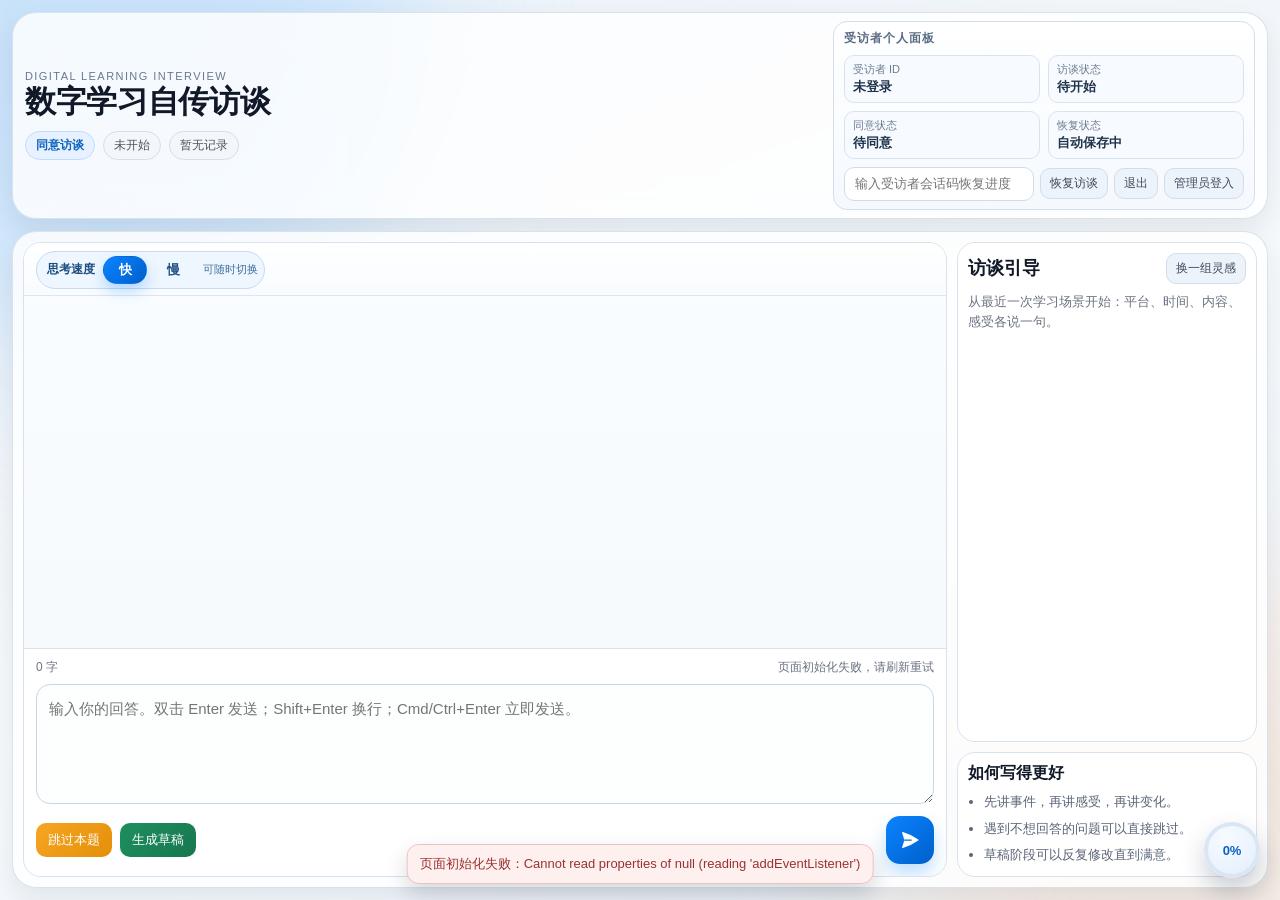
==== static/participant.html @ 6e4b5a06 "chore(single-track): unify current app flow and keep original participant UX" ====
<!DOCTYPE html>
<html lang="zh-CN">
<head>
    <meta charset="UTF-8" />
    <meta name="viewport" content="width=device-width, initial-scale=1.0" />
    <title>数字学习自传访谈</title>
    <link rel="stylesheet" href="/static/participant.css" />
</head>
<body>
<div class="orb orb-a"></div>
<div class="orb orb-b"></div>
<canvas id="celebrateCanvas" aria-hidden="true"></canvas>

<div class="app-shell" id="appShell">
    <header class="topbar glass">
        <div class="topbar-main">
            <p class="kicker">Digital Learning Interview</p>
            <h1>数字学习自传访谈</h1>
            <div class="meta-row">
                <span class="pill pill-stage" id="stageBadge" data-stage="consent_pending">同意访谈</span>
                <span class="pill" id="tokenBadge">未开始</span>
                <span class="pill" id="statsBadge">暂无记录</span>
            </div>
        </div>
        <div class="topbar-actions">
            <section class="participant-panel" aria-label="受访者个人面板">
                <p class="participant-title">受访者个人面板</p>
                <div class="participant-grid">
                    <div class="participant-item">
                        <span>受访者 ID</span>
                        <strong id="participantId">未登录</strong>
                    </div>
                    <div class="participant-item">
                        <span>访谈状态</span>
                        <strong id="participantStageState">待开始</strong>
                    </div>
                    <div class="participant-item">
                        <span>同意状态</span>
                        <strong id="participantConsentState">待同意</strong>
                    </div>
                    <div class="participant-item">
                        <span>恢复状态</span>
                        <strong id="participantResumeState">自动保存中</strong>
                    </div>
                </div>
                <div class="participant-auth">
                    <input
                        class="field participant-token-input"
                        id="participantTokenInput"
                        type="text"
                        autocomplete="off"
                        placeholder="输入受访者会话码恢复进度"
                    />
                    <button class="btn btn-plain small" id="participantLoginBtn" type="button">恢复访谈</button>
                    <button class="btn btn-plain small" id="participantLogoutBtn" type="button">退出</button>
                    <button class="btn btn-plain small" id="adminEntryBtn" type="button">管理员登入</button>
                </div>
            </section>
        </div>
    </header>

    <section class="workspace glass">
        <main class="dialog-main">
            <div class="dialog-toolbar">
                <div class="speed-card" aria-label="思考速度控制">
                    <span class="speed-label">思考速度</span>
                    <div class="speed-toggle" role="group" aria-label="思考速度">
                        <button class="speed-btn active" id="speedFastBtn" type="button">快</button>
                        <button class="speed-btn" id="speedSlowBtn" type="button">慢</button>
                    </div>
                    <span class="speed-hint" id="speedHint">可随时切换</span>
                </div>
            </div>
            <div class="messages" id="messages"></div>
            <div class="composer">
                <div class="composer-top">
                    <span id="wordCounter">0 字</span>
                    <div class="composer-top-actions">
                        <span id="statusLine">准备开始</span>
                        <button class="btn btn-primary small hidden" id="advanceStageBtn">进入下一阶段</button>
                    </div>
                </div>
                <textarea id="userInput" placeholder="输入你的回答。双击 Enter 发送；Shift+Enter 换行；Cmd/Ctrl+Enter 立即发送。"></textarea>
                <div class="composer-actions">
                    <button class="btn btn-warning" id="skipBtn">跳过本题</button>
                    <button class="btn btn-secondary" id="finalizeBtn">生成草稿</button>
                    <div class="review-actions" id="reviewActions">
                        <button class="btn btn-plain" id="viewDraftBtn">查看草稿</button>
                        <button class="btn btn-plain" id="reviseDraftTriggerBtn">继续修改</button>
                        <button class="btn btn-primary" id="approveFinalBtn">确认定稿</button>
                    </div>
                    <button class="send-btn" id="sendBtn" title="发送">
                        <svg xmlns="http://www.w3.org/2000/svg" viewBox="0 0 24 24" width="20" height="20" fill="currentColor">
                            <path d="M3.478 2.405a.75.75 0 00-.926.94l2.432 7.905H13.5a.75.75 0 010 1.5H4.984l-2.432 7.905a.75.75 0 00.926.94 60.519 60.519 0 0018.445-8.986.75.75 0 000-1.218A60.517 60.517 0 003.478 2.405z"/>
                        </svg>
                    </button>
                </div>
            </div>
        </main>

        <aside class="assist-side">
            <section class="guide-card">
                <div class="guide-head">
                    <h2 id="guideTitle">访谈引导</h2>
                    <button class="btn btn-plain small" id="shuffleSparkBtn">换一组灵感</button>
                </div>
                <p id="guideDesc">从最近一次学习场景开始：平台、时间、内容、感受各说一句。</p>
                <div class="chip-col" id="quickChips"></div>
            </section>

            <section class="tips-card">
                <h3>如何写得更好</h3>
                <ul>
                    <li>先讲事件，再讲感受，再讲变化。</li>
                    <li>遇到不想回答的问题可以直接跳过。</li>
                    <li>草稿阶段可以反复修改直到满意。</li>
                </ul>
            </section>
        </aside>
    </section>
</div>

<button class="progress-fab" id="progressFab" type="button" title="查看访谈进度">
    <span class="fab-pct" id="progressFabPct">0%</span>
</button>

<section class="progress-panel glass" id="progressPanel">
    <div class="progress-head">
        <div>
            <p class="progress-kicker">Your progress</p>
            <p class="progress-percent"><span id="progressPercent">0%</span> to complete</p>
        </div>
        <p class="progress-eta">⏱ <span id="progressEta">45 min</span></p>
    </div>
    <p class="progress-stage-hint" id="progressStageHint">当前步骤：同意访谈。</p>
    <p class="progress-stage-eta" id="progressStageEta">本阶段预计还需：1-2 min</p>
    <div class="progress-rail-wrap" id="progressRailWrap">
        <div class="progress-rail">
            <div class="progress-fill" id="progressFill"></div>
            <div class="progress-track" id="progressTrack"></div>
        </div>
        <div class="progress-bubble" id="progressBubble">同意访谈</div>
    </div>
</section>

<div class="onboarding-overlay" id="onboardingOverlay">
    <div class="onboarding-modal">
        <p class="modal-kicker">Welcome</p>
        <h2>开始之前，先确认参与方式</h2>
        <p>本访谈用于研究写作，系统会匿名化处理。你可拒答、跳过、中途退出或后续修改。</p>
        <ol>
            <li>确认同意（自动创建受访者会话）</li>
            <li>开始分阶段访谈（支持跳过与补充）</li>
            <li>进入全屏访谈，不再占用页面额外空间</li>
        </ol>
        <p class="dynamic" id="overlayDynamicText">点击“我同意并开始”后将自动进入访谈。</p>
        <div class="onboarding-actions">
            <button class="btn btn-primary" id="overlayAgreeBtn">我同意并开始</button>
            <button class="btn btn-plain" id="overlayDeclineBtn">不同意参与</button>
        </div>
    </div>
</div>

<div class="modal" id="introOverlay">
    <div class="sheet intro-sheet" role="dialog" aria-modal="true" aria-labelledby="introOverlayTitle">
        <p class="modal-kicker">Introduction</p>
        <h2 id="introOverlayTitle">把“写问卷”变成一场有趣的自传对话</h2>
        <p class="sheet-sub">这页介绍只会在你同意访谈后展示一次。</p>
        <ul class="intro-list">
            <li>越具体越好：平台、时间、内容、场景、感受。</li>
            <li>你可以随时跳过、中途退出或继续改稿。</li>
            <li>右侧提供灵感提示；底部进度块显示访谈推进。</li>
        </ul>
        <div class="sheet-actions">
            <button class="btn btn-primary" id="introConfirmBtn">我知道了，开始访谈</button>
        </div>
    </div>
</div>

<div class="modal" id="adminShellModal">
    <div class="sheet admin-shell-sheet" role="dialog" aria-modal="true" aria-labelledby="adminShellTitle">
        <p class="modal-kicker">Admin Access</p>
        <h2 id="adminShellTitle">管理员登入（功能建设中）</h2>
        <p class="sheet-sub">当前版本先提供壳子，后续会接入管理员权限与访谈总览。</p>
        <div class="form-grid">
            <label>管理员账号
                <input class="field" type="text" placeholder="暂未启用" disabled />
            </label>
            <label>密码
                <input class="field" type="password" placeholder="暂未启用" disabled />
            </label>
        </div>
        <div class="sheet-actions">
            <button class="btn btn-plain" id="adminShellCloseBtn">关闭</button>
        </div>
    </div>
</div>

<div class="modal" id="draftModal">
    <div class="sheet" role="dialog" aria-modal="true" aria-labelledby="draftModalTitle">
        <h2 id="draftModalTitle">自传草稿</h2>
        <p class="sheet-sub">先通读，再给具体修改指令。</p>
        <pre id="draftContent">尚未生成草稿。</pre>
        <div class="form-grid">
            <label>修改指令
                <textarea class="field" id="reviseInstruction" rows="3" placeholder="例如：减少概括，增加职场阶段的具体事件和情绪"></textarea>
            </label>
        </div>
        <div class="sheet-actions">
            <button class="btn btn-plain" id="draftCloseBtn">关闭</button>
            <button class="btn btn-plain" id="reviseBtn">继续修改草稿</button>
            <button class="btn btn-primary" id="approveBtn">确认定稿</button>
        </div>
    </div>
</div>

<div class="toast" id="toast"></div>

<script src="/static/app.js" defer></script>
</body>
</html>
---- static/participant.css ----
:root {
    --bg: #eef3f9;
    --card: rgba(255, 255, 255, 0.82);
    --line: #d8e0eb;
    --text: #111827;
    --muted: #6b7280;
    --brand: #0a84ff;
    --brand-strong: #005fcb;
    --success: #1e8f5f;
    --warning: #f59e0b;
    --danger: #d04444;
    --radius-xl: 24px;
    --radius-lg: 18px;
    --radius-md: 12px;
    --shadow-lg: 0 28px 50px rgba(17, 24, 39, 0.12);
    --shadow-md: 0 12px 26px rgba(17, 24, 39, 0.08);
    --font: "SF Pro Text", "SF Pro Display", -apple-system, BlinkMacSystemFont, "PingFang SC", "Helvetica Neue", sans-serif;
}

* {
    box-sizing: border-box;
}

html,
body {
    margin: 0;
    width: 100%;
    height: 100%;
}

body {
    overflow: hidden;
    font-family: var(--font);
    color: var(--text);
    background: linear-gradient(160deg, #eaf1f8 0%, #f6f9fc 55%, #edf4fb 100%);
}

body.onboarding-active .app-shell,
body.intro-active .app-shell {
    filter: blur(8px) saturate(0.94);
    pointer-events: none;
    user-select: none;
}

body.onboarding-active .progress-panel,
body.onboarding-active .progress-fab,
body.intro-active .progress-panel,
body.intro-active .progress-fab {
    opacity: 0;
    pointer-events: none;
}

.orb {
    position: fixed;
    border-radius: 999px;
    pointer-events: none;
    filter: blur(80px);
    opacity: 0.35;
    z-index: 0;
}

.orb-a {
    width: 38rem;
    height: 38rem;
    left: -12rem;
    top: -16rem;
    background: #8bc7ff;
}

.orb-b {
    width: 36rem;
    height: 36rem;
    right: -12rem;
    bottom: -16rem;
    background: #ffd7ba;
}

#celebrateCanvas {
    position: fixed;
    inset: 0;
    pointer-events: none;
    z-index: 10;
}

.app-shell {
    position: relative;
    z-index: 12;
    max-width: 1320px;
    margin: 0 auto;
    height: 100%;
    padding: 12px;
    display: grid;
    grid-template-rows: auto minmax(0, 1fr);
    gap: 12px;
    transition: filter 0.22s ease;
}

.glass {
    background: var(--card);
    border: 1px solid rgba(216, 224, 235, 0.96);
    border-radius: var(--radius-xl);
    backdrop-filter: blur(18px);
    box-shadow: var(--shadow-md);
}

.topbar {
    padding: 8px 12px;
    display: grid;
    grid-template-columns: minmax(0, 1fr) auto;
    gap: 12px;
    align-items: center;
}

.kicker {
    margin: 0;
    font-size: 11px;
    letter-spacing: 0.13em;
    text-transform: uppercase;
    color: #6a788c;
}

.topbar-main h1 {
    margin: 2px 0 0;
    font-size: clamp(24px, 2.4vw, 34px);
    line-height: 1.2;
    letter-spacing: -0.01em;
}

.sub {
    margin: 6px 0 0;
    font-size: 13px;
    color: var(--muted);
    line-height: 1.45;
}

.meta-row {
    margin-top: 10px;
    display: flex;
    flex-wrap: wrap;
    gap: 8px;
}

.pill {
    border-radius: 999px;
    padding: 5px 10px;
    font-size: 12px;
    border: 1px solid #d4ddea;
    background: #f3f6fa;
    color: #4b5563;
}

.pill-stage {
    font-weight: 600;
    background: #e7f1ff;
    border-color: #bfdbff;
    color: #0f66c0;
}

.pill-stage[data-stage="review"] {
    background: #fff4e8;
    border-color: #ffd8b2;
    color: #9b5915;
}

.pill-stage[data-stage="done"] {
    background: #e7f7ee;
    border-color: #bce7ce;
    color: #1f7d51;
}

.pill-stage[data-stage="withdrawn"] {
    background: #fdeaea;
    border-color: #f2c2c2;
    color: #a23a3a;
}

.topbar-actions {
    display: flex;
    gap: 8px;
    flex-wrap: wrap;
    justify-content: flex-end;
    align-items: stretch;
}

.participant-panel {
    min-width: min(360px, 92vw);
    border: 1px solid #d4deec;
    border-radius: 14px;
    background: linear-gradient(180deg, rgba(255, 255, 255, 0.94) 0%, rgba(244, 249, 255, 0.9) 100%);
    padding: 8px 10px;
    display: grid;
    gap: 8px;
}

.participant-title {
    margin: 0;
    font-size: 12px;
    letter-spacing: 0.08em;
    text-transform: uppercase;
    color: #5a6c84;
    font-weight: 700;
}

.participant-grid {
    display: grid;
    grid-template-columns: repeat(2, minmax(0, 1fr));
    gap: 8px;
}

.participant-item {
    border: 1px solid #d9e3f0;
    border-radius: 10px;
    background: #f7fbff;
    padding: 6px 8px;
    display: grid;
    gap: 2px;
}

.participant-item span {
    font-size: 11px;
    color: #6e7c90;
}

.participant-item strong {
    font-size: 13px;
    color: #1f334b;
    line-height: 1.3;
    word-break: break-word;
}

.participant-auth {
    display: grid;
    grid-template-columns: minmax(0, 1fr) auto auto auto;
    gap: 6px;
    align-items: center;
}

.participant-token-input {
    min-width: 0;
    height: 34px;
    font-size: 12px;
    padding: 7px 9px;
}

.admin-shell-sheet {
    width: min(560px, 94vw);
}

.workspace {
    min-height: 0;
    padding: 10px;
    display: grid;
    grid-template-columns: minmax(0, 1fr) 300px;
    gap: 10px;
}

.dialog-main {
    min-height: 0;
    display: grid;
    grid-template-rows: auto minmax(0, 1fr) auto;
    border-radius: var(--radius-lg);
    border: 1px solid #d8e1ec;
    background: linear-gradient(180deg, #fafdff 0%, #f4f8fc 100%);
    overflow: hidden;
    position: relative;
}

.dialog-toolbar {
    padding: 8px 12px 6px;
    border-bottom: 1px solid #dce5f1;
    background: linear-gradient(180deg, rgba(255, 255, 255, 0.96) 0%, rgba(248, 251, 255, 0.94) 100%);
}

.speed-card {
    display: inline-flex;
    align-items: center;
    gap: 8px;
    border: 1px solid #c6daf3;
    background: #eef6ff;
    border-radius: 999px;
    padding: 4px 6px 4px 10px;
}

.speed-label {
    font-size: 12px;
    font-weight: 600;
    color: #1b4e80;
}

.speed-toggle {
    display: inline-flex;
    gap: 4px;
}

.speed-btn {
    border: 1px solid transparent;
    border-radius: 999px;
    height: 28px;
    min-width: 44px;
    padding: 0 12px;
    font-size: 13px;
    font-weight: 700;
    color: #1f4f83;
    background: transparent;
    cursor: pointer;
    transition: all 0.14s ease;
}

.speed-btn:hover {
    background: #dfeeff;
}

.speed-btn.active {
    color: #fff;
    background: linear-gradient(135deg, #0a84ff, #005fcb);
    box-shadow: 0 8px 14px rgba(10, 132, 255, 0.25);
}

.speed-btn:disabled {
    opacity: 0.45;
    cursor: not-allowed;
}

.speed-hint {
    font-size: 11px;
    color: #3f6f9d;
    white-space: nowrap;
}

.messages {
    min-height: 0;
    overflow: auto;
    padding: 14px;
    display: flex;
    flex-direction: column;
    gap: 12px;
}

.message {
    max-width: 88%;
    display: flex;
    flex-direction: column;
    gap: 4px;
    animation: fadeUp 0.2s ease;
}

.message.user {
    margin-left: auto;
    align-items: flex-end;
}

.message.system {
    align-self: center;
    max-width: 96%;
}

.role {
    font-size: 11px;
    letter-spacing: 0.08em;
    color: #6b7280;
    text-transform: uppercase;
}

.bubble {
    border-radius: 14px;
    border: 1px solid #d7dfeb;
    background: #fff;
    padding: 10px 12px;
    white-space: pre-wrap;
    word-break: break-word;
    font-size: 15px;
    line-height: 1.6;
}

.message.user .bubble {
    color: #fff;
    border-color: transparent;
    background: linear-gradient(135deg, #0a84ff, #005fcb);
    box-shadow: 0 10px 20px rgba(10, 132, 255, 0.24);
}

.message.system .bubble {
    background: #fff5e9;
    border-color: #f3d5b1;
    color: #8e561d;
}

.bubble.typing {
    display: inline-flex;
    align-items: center;
    gap: 4px;
}

.bubble.typing span {
    width: 6px;
    height: 6px;
    border-radius: 999px;
    background: #8ea3bb;
    animation: pulse 1s infinite;
}

.bubble.typing span:nth-child(2) { animation-delay: 0.16s; }
.bubble.typing span:nth-child(3) { animation-delay: 0.32s; }

.composer {
    border-top: 1px solid #d9e1ed;
    background: rgba(255, 255, 255, 0.95);
    padding: 10px 12px 12px;
}

.composer-top {
    display: flex;
    justify-content: space-between;
    gap: 8px;
    color: #6b7280;
    font-size: 12px;
    margin-bottom: 8px;
}

.composer-top-actions {
    display: inline-flex;
    align-items: center;
    gap: 8px;
}

.hidden {
    display: none !important;
}

textarea {
    width: 100%;
    min-height: 120px;
    max-height: 240px;
    border: 1px solid #cad6e7;
    border-radius: 14px;
    background: #fdfefe;
    padding: 12px;
    font-size: 15px;
    line-height: 1.54;
    color: #1f2937;
    resize: vertical;
    font-family: var(--font);
}

textarea:focus {
    outline: none;
    border-color: #88b9ff;
    box-shadow: 0 0 0 4px rgba(10, 132, 255, 0.14);
}

.composer-actions {
    margin-top: 8px;
    display: flex;
    gap: 8px;
    flex-wrap: wrap;
    align-items: center;
}

.review-actions {
    display: none;
    gap: 8px;
    flex-wrap: wrap;
}

.review-actions.visible {
    display: flex;
}

.send-btn {
    margin-left: auto;
    width: 48px;
    height: 48px;
    border: none;
    border-radius: 14px;
    background: linear-gradient(135deg, #0a84ff, #005fcb);
    color: #fff;
    display: grid;
    place-items: center;
    cursor: pointer;
    box-shadow: 0 10px 18px rgba(10, 132, 255, 0.26);
    transition: transform 0.16s ease;
}

.send-btn:hover {
    transform: translateY(-1px);
}

.assist-side {
    display: grid;
    grid-template-rows: minmax(0, 1fr) auto;
    gap: 10px;
    min-height: 0;
    overflow: hidden;
}

.guide-card,
.tips-card {
    border: 1px solid #d9e1ed;
    border-radius: var(--radius-lg);
    background: #fff;
    padding: 10px;
}

.progress-panel {
    --progress-color-start: #1f6cff;
    --progress-color-end: #0a84ff;
    --progress-color-tail: #1b73e8;
    --progress-color-rgb: 10, 132, 255;
    position: fixed;
    right: 18px;
    bottom: 88px;
    z-index: 60;
    width: min(700px, calc(100vw - 28px));
    padding: 12px 14px 14px;
    border-radius: 18px;
    opacity: 0;
    transform: translateY(10px) scale(0.985);
    pointer-events: none;
    transition: opacity 220ms ease, transform 220ms ease;
}

.progress-panel.visible {
    opacity: 1;
    transform: translateY(0) scale(1);
    pointer-events: auto;
}

.progress-fab {
    --fab-progress: 0;
    --fab-color: #0a84ff;
    position: fixed;
    right: 20px;
    bottom: 22px;
    z-index: 61;
    width: 56px;
    height: 56px;
    border-radius: 999px;
    border: none;
    background: conic-gradient(var(--fab-color) calc(var(--fab-progress) * 1%), #dbe6f4 0);
    color: #0a63bf;
    box-shadow: 0 12px 24px rgba(12, 41, 72, 0.22);
    cursor: pointer;
    transition: transform 0.16s ease, box-shadow 0.16s ease;
    display: grid;
    place-items: center;
    touch-action: none;
    user-select: none;
}

.progress-fab::before {
    content: "";
    position: absolute;
    inset: 4px;
    border-radius: 999px;
    background: radial-gradient(circle at 35% 25%, #f7fbff 0%, #ecf4ff 56%, #e1ecfb 100%);
}

.progress-fab:hover {
    transform: translateY(-1px);
    box-shadow: 0 14px 26px rgba(12, 41, 72, 0.25);
}

.progress-fab .fab-pct {
    position: relative;
    z-index: 1;
    font-size: 13px;
    font-weight: 800;
    letter-spacing: -0.02em;
}

.progress-head {
    display: flex;
    align-items: flex-end;
    justify-content: space-between;
    gap: 12px;
}

.progress-kicker {
    margin: 0;
    font-size: 12px;
    font-weight: 600;
    letter-spacing: 0.06em;
    color: #748196;
}

.progress-percent {
    margin: 4px 0 0;
    font-size: clamp(26px, 3vw, 44px);
    line-height: 1.1;
    letter-spacing: -0.02em;
    font-weight: 700;
    color: var(--progress-color-end);
}

.progress-percent span {
    font-size: 1.2em;
}

.progress-eta {
    margin: 0;
    color: #7a8798;
    font-size: 28px;
    line-height: 1.1;
    white-space: nowrap;
    font-variant-numeric: tabular-nums;
}

.progress-stage-hint {
    margin: 8px 0 0;
    font-size: 12px;
    color: #5d6a7e;
    line-height: 1.5;
}

.progress-stage-hint {
    margin-top: 2px;
    color: #24598f;
    font-weight: 600;
}

.progress-stage-eta {
    margin: 2px 0 0;
    font-size: 12px;
    color: #365f89;
    line-height: 1.45;
}

.progress-rail-wrap {
    margin-top: 14px;
    position: relative;
    padding-top: 26px;
}

.progress-rail {
    position: relative;
    height: 26px;
    border-radius: 999px;
    background: #dfe4eb;
}

.progress-fill {
    position: absolute;
    left: 0;
    top: 0;
    bottom: 0;
    width: 0%;
    border-radius: 999px;
    background: linear-gradient(90deg, var(--progress-color-start) 0%, var(--progress-color-end) 100%);
    transition: width 0.35s ease;
}

.progress-track {
    position: absolute;
    inset: 0;
}

.track-item {
    position: absolute;
    top: 50%;
    transform: translate(-50%, -50%);
    width: 20px;
    height: 20px;
    border-radius: 999px;
    border: 3px solid #d6dde8;
    background: #fff;
    box-shadow: 0 0 0 2px rgba(255, 255, 255, 0.55);
    transition: all 0.2s ease;
}

.track-item.done {
    border-color: #fff;
    background: #0a84ff;
}

.track-item.active {
    border-color: #fff;
    background: var(--progress-color-end);
    box-shadow: 0 0 0 4px rgba(var(--progress-color-rgb), 0.2);
}

.track-item.done[data-stage="consent_pending"] { background: #16a34a; }
.track-item.done[data-stage="daily"] { background: #0a84ff; }
.track-item.done[data-stage="evolution"] { background: #7c4dff; }
.track-item.done[data-stage="experience"] { background: #f59e0b; }
.track-item.done[data-stage="difficulty"] { background: #ef4444; }
.track-item.done[data-stage="impact"] { background: #10b981; }
.track-item.done[data-stage="wrapup"] { background: #06b6d4; }
.track-item.done[data-stage="review"] { background: #f97316; }
.track-item.done[data-stage="done"] { background: #22c55e; }

.progress-bubble {
    position: absolute;
    left: 0;
    top: 0;
    transform: translate(-50%, -4px);
    background: linear-gradient(135deg, var(--progress-color-start) 0%, var(--progress-color-end) 100%);
    color: #fff;
    border-radius: 14px;
    padding: 9px 14px;
    font-size: 13px;
    font-weight: 700;
    white-space: nowrap;
    box-shadow: 0 10px 18px rgba(10, 132, 255, 0.28);
    transition: left 0.35s ease;
}

.progress-bubble::after {
    content: "";
    position: absolute;
    left: 50%;
    top: 100%;
    transform: translateX(-50%);
    width: 0;
    height: 0;
    border-left: 7px solid transparent;
    border-right: 7px solid transparent;
    border-top: 8px solid var(--progress-color-tail);
}

.guide-head {
    display: flex;
    justify-content: space-between;
    align-items: center;
    gap: 8px;
}

.guide-head h2 {
    margin: 0;
    font-size: 18px;
}

.guide-card p {
    margin: 8px 0 0;
    font-size: 13px;
    color: var(--muted);
    line-height: 1.56;
}

.guide-card {
    min-height: 0;
    overflow: auto;
}

.chip-col {
    margin-top: 10px;
    display: flex;
    flex-direction: column;
    gap: 8px;
    max-height: 220px;
    overflow: auto;
}

.spark-chip {
    border: 1px solid #cadef5;
    background: #eff5ff;
    color: #215086;
    border-radius: 12px;
    padding: 8px 10px;
    text-align: left;
    font-size: 13px;
    line-height: 1.45;
    cursor: pointer;
    transition: transform 0.16s ease, box-shadow 0.16s ease;
}

.spark-chip:hover {
    transform: translateY(-1px);
    box-shadow: 0 8px 14px rgba(33, 86, 132, 0.14);
}

.tips-card h3 {
    margin: 0;
    font-size: 16px;
}

.tips-card ul {
    margin: 8px 0 0;
    padding-left: 16px;
    color: #5a6577;
    font-size: 13px;
    line-height: 1.58;
    display: grid;
    gap: 6px;
    overflow-wrap: anywhere;
}

.tips-card {
    min-height: 0;
    overflow: auto;
}

.btn {
    border: none;
    border-radius: 10px;
    padding: 8px 12px;
    font-size: 13px;
    font-family: var(--font);
    cursor: pointer;
    transition: transform 0.16s ease;
}

.btn:hover {
    transform: translateY(-1px);
}

.btn-primary { background: linear-gradient(135deg, #0a84ff, #005fcb); color: #fff; }
.btn-secondary { background: linear-gradient(135deg, #1e8f5f, #17774f); color: #fff; }
.btn-warning { background: linear-gradient(135deg, #f5a623, #e58f08); color: #fff; }
.btn-danger { background: linear-gradient(135deg, #d74a4a, #c23939); color: #fff; }
.btn-plain { background: #edf3fa; color: #3f4a5b; border: 1px solid #d2dceb; }
.btn.small { padding: 6px 9px; font-size: 12px; }

.btn:disabled,
.send-btn:disabled,
.spark-chip:disabled {
    opacity: 0.56;
    cursor: not-allowed;
    transform: none;
    box-shadow: none;
}

.onboarding-overlay {
    position: fixed;
    inset: 0;
    z-index: 30;
    display: none;
    align-items: center;
    justify-content: center;
    padding: 18px;
    background: rgba(16, 24, 38, 0.38);
}

.onboarding-overlay.visible {
    display: flex;
}

.onboarding-modal {
    width: min(640px, 95vw);
    border-radius: 20px;
    border: 1px solid #dae2ee;
    background: rgba(255, 255, 255, 0.95);
    box-shadow: var(--shadow-lg);
    padding: 18px;
    backdrop-filter: blur(18px);
}

.modal-kicker {
    margin: 0;
    font-size: 11px;
    letter-spacing: 0.11em;
    text-transform: uppercase;
    color: #66758b;
}

.onboarding-modal h2 {
    margin: 6px 0 0;
    font-size: 28px;
    line-height: 1.2;
}

.onboarding-modal p {
    margin: 10px 0 0;
    color: #5e697b;
    font-size: 14px;
    line-height: 1.6;
}

.onboarding-modal ol {
    margin: 10px 0 0;
    padding-left: 18px;
    color: #4b5563;
    font-size: 14px;
    line-height: 1.62;
}

.onboarding-modal .dynamic {
    margin-top: 12px;
    border: 1px solid #cfe0f5;
    border-radius: 10px;
    background: #f2f8ff;
    padding: 8px 10px;
    color: #215486;
    font-size: 13px;
}

.onboarding-actions {
    margin-top: 12px;
    display: flex;
    gap: 8px;
    flex-wrap: wrap;
}

.modal {
    position: fixed;
    inset: 0;
    z-index: 40;
    display: none;
    align-items: center;
    justify-content: center;
    padding: 16px;
    background: rgba(17, 24, 39, 0.5);
    backdrop-filter: blur(6px);
}

.modal.visible {
    display: flex;
}

.sheet {
    width: min(860px, 96vw);
    max-height: 88vh;
    overflow: auto;
    border-radius: 18px;
    border: 1px solid #d9e1ec;
    background: #fff;
    padding: 16px;
    box-shadow: var(--shadow-lg);
}

.intro-sheet {
    width: min(760px, 96vw);
}

.intro-list {
    margin: 10px 0 0;
    padding-left: 18px;
    color: #526075;
    font-size: 14px;
    line-height: 1.62;
}

.sheet h2 {
    margin: 0;
    font-size: 24px;
}

.sheet-sub {
    margin: 8px 0 0;
    color: #687588;
    font-size: 13px;
}

.sheet pre {
    margin: 12px 0 0;
    border: 1px solid #dbe4ef;
    border-radius: 12px;
    background: #fbfdff;
    padding: 12px;
    white-space: pre-wrap;
    font-size: 15px;
    line-height: 1.78;
    color: #1f2937;
    font-family: "New York", "Songti SC", serif;
}

.form-grid {
    margin-top: 10px;
    display: grid;
    gap: 10px;
}

.form-grid label {
    display: grid;
    gap: 6px;
    font-size: 13px;
    color: #4b5563;
}

.field,
select {
    width: 100%;
    border: 1px solid #d2dce9;
    border-radius: 10px;
    padding: 9px 10px;
    background: #fff;
    font-size: 13px;
    color: #1f2937;
    font-family: var(--font);
}

.field:focus,
select:focus {
    outline: none;
    border-color: #8bbcff;
    box-shadow: 0 0 0 3px rgba(10, 132, 255, 0.14);
}

.sheet-actions {
    margin-top: 12px;
    display: flex;
    justify-content: flex-end;
    flex-wrap: wrap;
    gap: 8px;
}

.toast {
    position: fixed;
    left: 50%;
    bottom: 16px;
    transform: translateX(-50%) translateY(10px);
    z-index: 50;
    border-radius: 12px;
    border: 1px solid #d8e1ec;
    background: #fff;
    box-shadow: 0 10px 22px rgba(17, 24, 39, 0.16);
    padding: 10px 12px;
    color: #1f2937;
    font-size: 13px;
    opacity: 0;
    visibility: hidden;
    transition: all 0.18s ease;
}

.toast.visible {
    opacity: 1;
    visibility: visible;
    transform: translateX(-50%) translateY(0);
}

.toast.success {
    border-color: #bce8ce;
    background: #ecfaf2;
    color: #1f7d50;
}

.toast.error {
    border-color: #efc0c0;
    background: #fff0f0;
    color: #9a3131;
}

@keyframes pulse {
    0%, 80%, 100% { opacity: 0.3; transform: scale(0.86); }
    40% { opacity: 1; transform: scale(1); }
}

@keyframes fadeUp {
    from {
        opacity: 0;
        transform: translateY(6px);
    }
    to {
        opacity: 1;
        transform: translateY(0);
    }
}

@media (max-width: 1100px) {
    .workspace {
        grid-template-columns: 1fr;
    }

    .assist-side {
        grid-template-rows: auto auto;
        max-height: 38vh;
        overflow: auto;
    }

    .progress-panel {
        width: min(620px, calc(100vw - 24px));
    }
}

@media (max-width: 760px) {
    .app-shell {
        padding: 8px;
        gap: 8px;
    }

    .topbar {
        grid-template-columns: 1fr;
    }

    .topbar-actions {
        justify-content: flex-start;
    }

    .participant-panel {
        min-width: 0;
        width: 100%;
    }

    .participant-auth {
        grid-template-columns: 1fr 1fr;
    }

    .topbar-main h1 {
        font-size: 24px;
    }

    .dialog-toolbar {
        padding: 8px;
    }

    .speed-card {
        width: 100%;
        justify-content: space-between;
    }

    .composer-actions {
        width: 100%;
    }

    .send-btn {
        margin-left: 0;
    }

    .btn {
        flex: 1;
        min-width: 108px;
    }

    .message {
        max-width: 95%;
    }

    .progress-head {
        align-items: center;
    }

    .progress-percent {
        font-size: 32px;
    }

    .progress-eta {
        font-size: 20px;
    }

    .progress-rail-wrap {
        padding-top: 22px;
    }

    .progress-rail {
        height: 22px;
    }

    .track-item {
        width: 16px;
        height: 16px;
        border-width: 2px;
    }

    .progress-bubble {
        padding: 7px 10px;
        font-size: 12px;
    }

    .progress-panel {
        right: 10px;
        bottom: 76px;
        width: calc(100vw - 20px);
        padding: 10px 10px 12px;
    }

    .progress-fab {
        right: 12px;
        bottom: 14px;
        width: 52px;
        height: 52px;
    }
}
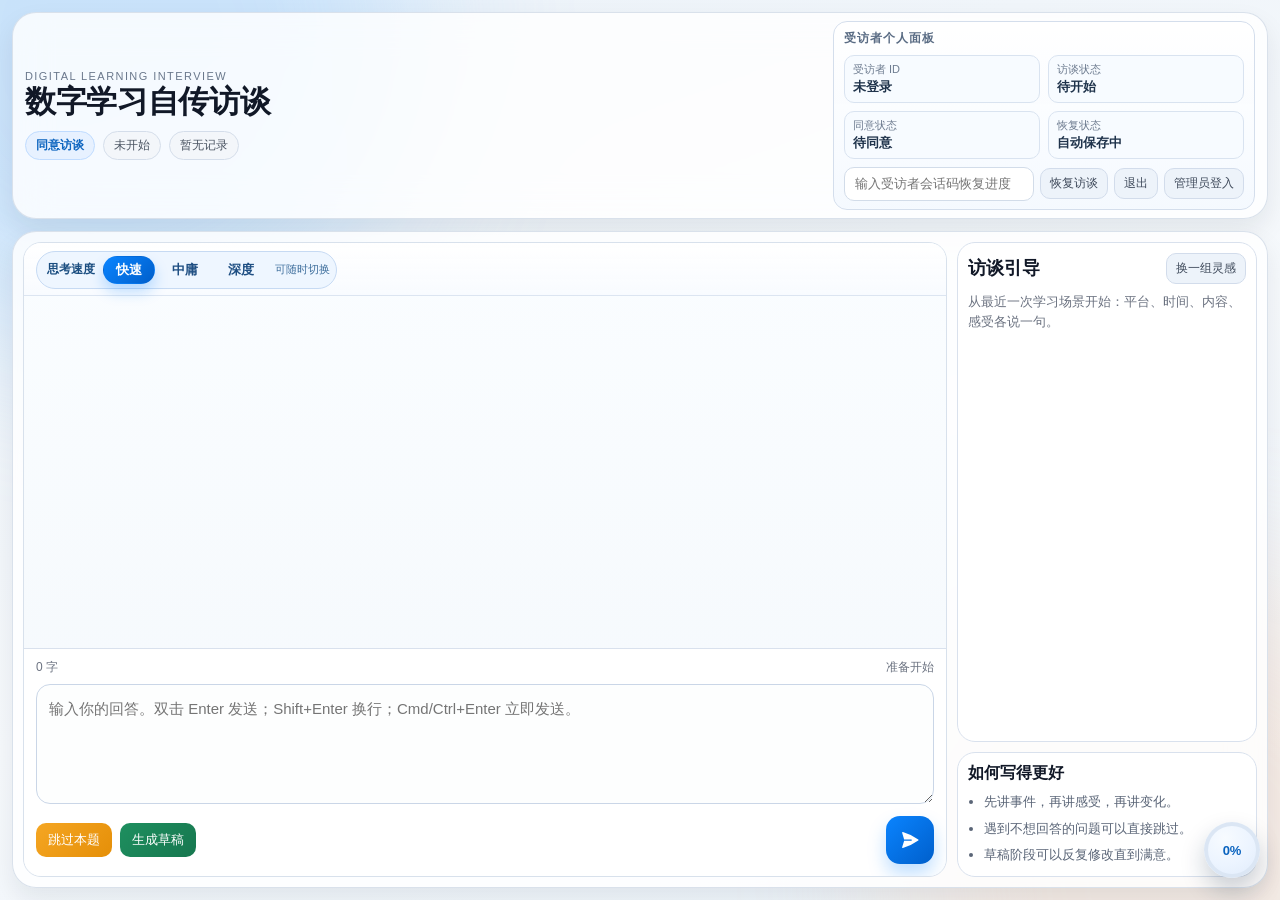
==== commit 19fd1fef: "refactor(participant): split app flow into ui-render and interview-actions" ====
--- a/static/participant.html
+++ b/static/participant.html
@@ -65,8 +65,9 @@
                 <div class="speed-card" aria-label="思考速度控制">
                     <span class="speed-label">思考速度</span>
                     <div class="speed-toggle" role="group" aria-label="思考速度">
-                        <button class="speed-btn active" id="speedFastBtn" type="button">快</button>
-                        <button class="speed-btn" id="speedSlowBtn" type="button">慢</button>
+                        <button class="speed-btn active" id="speedFastBtn" type="button">快速</button>
+                        <button class="speed-btn" id="speedBalancedBtn" type="button">中庸</button>
+                        <button class="speed-btn" id="speedDeepBtn" type="button">深度</button>
                     </div>
                     <span class="speed-hint" id="speedHint">可随时切换</span>
                 </div>
@@ -216,6 +217,10 @@
 
 <div class="toast" id="toast"></div>
 
+<script src="/static/participant/constants.js" defer></script>
+<script src="/static/participant/utils.js" defer></script>
+<script src="/static/participant/ui-render.js" defer></script>
+<script src="/static/participant/interview-actions.js" defer></script>
 <script src="/static/app.js" defer></script>
 </body>
 </html>
